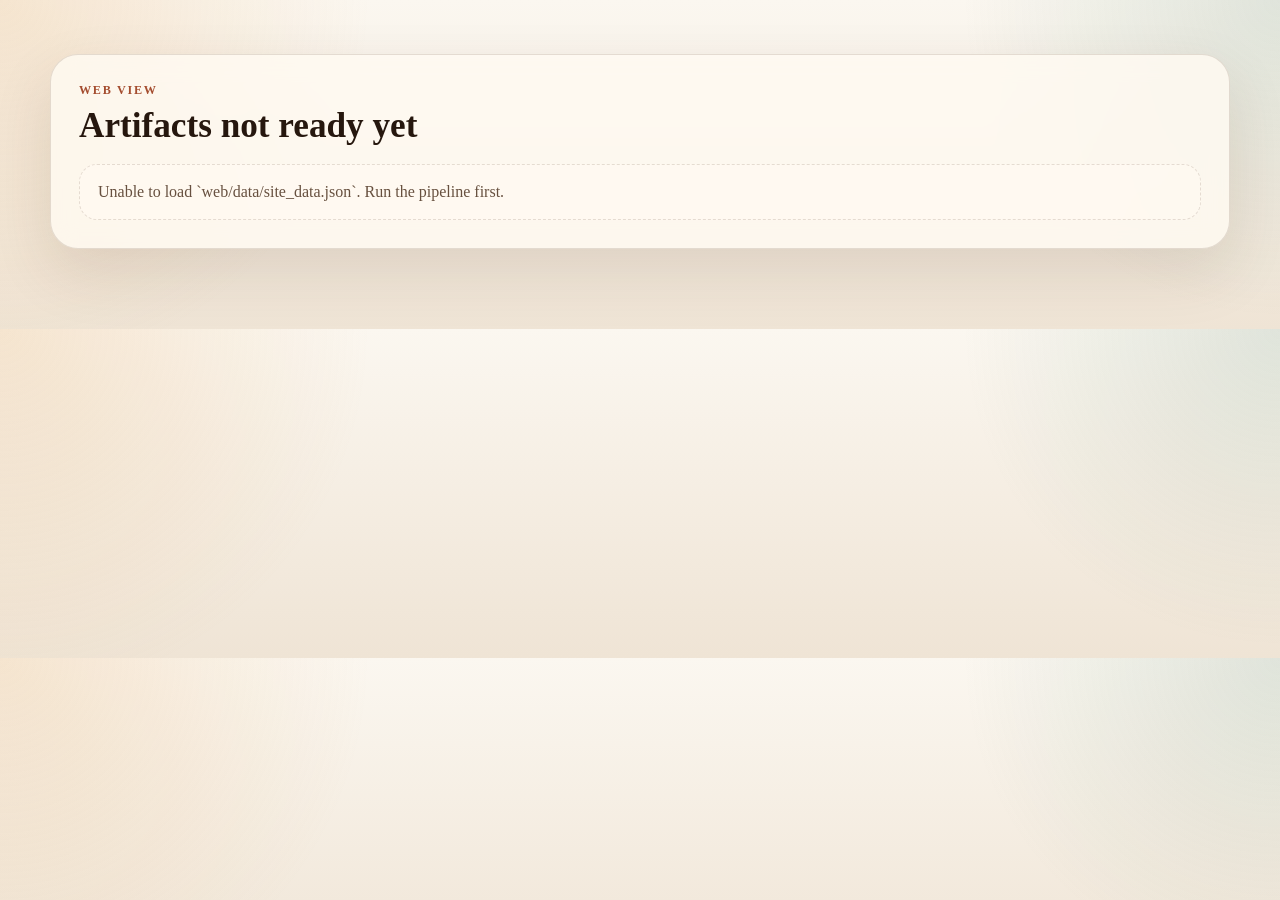
==== docs/index.html @ 533a8d7c "showcase in github pages" ====
<!DOCTYPE html>
<html lang="en">
  <head>
    <meta charset="UTF-8" />
    <meta name="viewport" content="width=device-width, initial-scale=1.0" />
    <title>Commodity Pipeline Demo</title>
    <link rel="stylesheet" href="./styles.css" />
  </head>
  <body>
    <main class="page-shell">
      <section class="hero">
        <div class="hero-copy">
          <p class="eyebrow">Portfolio Demo</p>
          <h1>Commodity Market Analytics Pipeline</h1>
          <p class="lede">
            A reproducible analytics project that turns public commodity time series into
            engineered features, baseline forecasts, comparison plots, and grounded local-LLM
            market notes.
          </p>
          <div class="hero-pills">
            <span>Snakemake</span>
            <span>SQLite</span>
            <span>Ridge forecasting</span>
            <span>Ollama report</span>
          </div>
        </div>
        <div class="hero-meta">
          <div class="meta-card">
            <span class="meta-label">Artifacts</span>
            <strong id="asset-count">0 commodities</strong>
          </div>
          <div class="meta-card">
            <span class="meta-label">Last build</span>
            <strong id="generated-at">Waiting for pipeline output</strong>
          </div>
          <div class="meta-card">
            <span class="meta-label">Project Focus</span>
            <strong>End-to-end ML pipeline storytelling</strong>
          </div>
        </div>
      </section>

      <section class="stage-panel intro-band">
        <div class="section-heading">
          <p class="eyebrow">Why This Project</p>
          <h2>One demo, several layers of pipeline thinking</h2>
        </div>
        <div class="intro-grid">
          <article class="intro-card">
            <h3>Pipeline design</h3>
            <p>
              The project is organized as explicit stages so each artifact can be inspected,
              reproduced, and reused downstream.
            </p>
          </article>
          <article class="intro-card">
            <h3>Cross-asset comparison</h3>
            <p>
              Coffee, cocoa, tea, and sugar are processed with the same flow so the demo can
              compare behavior, model quality, and reporting outputs side by side.
            </p>
          </article>
          <article class="intro-card">
            <h3>Grounded LLM usage</h3>
            <p>
              Ollama is used only at the reporting layer, with structured metrics and recent
              forecast facts as the source of truth.
            </p>
          </article>
        </div>
      </section>

      <section class="stage-panel">
        <div class="section-heading">
          <p class="eyebrow">Pipeline Stages</p>
          <h2>From raw series to analyst note</h2>
        </div>
        <div id="steps-grid" class="steps-grid"></div>
      </section>

      <section class="stage-panel">
        <div class="section-heading">
          <p class="eyebrow">Ingest + Features</p>
          <h2>Real samples from the pipeline</h2>
        </div>
        <div class="preview-grid">
          <div class="data-card">
            <div class="card-header">
              <h3 id="raw-title">Raw preview</h3>
            </div>
            <div id="raw-table" class="table-shell"></div>
          </div>
          <div class="data-card">
            <div class="card-header">
              <h3 id="feature-title">Feature preview</h3>
            </div>
            <div id="feature-table" class="table-shell"></div>
          </div>
        </div>
      </section>

      <section class="stage-panel">
        <div class="section-heading">
          <p class="eyebrow">Training</p>
          <h2>Cross-commodity model summary</h2>
        </div>
        <div class="metrics-band" id="metrics-band"></div>
        <div class="data-card">
          <div class="card-header">
            <h3>Comparison table</h3>
          </div>
          <div id="comparison-table" class="table-shell"></div>
        </div>
      </section>

      <section class="stage-panel architecture-panel">
        <div class="section-heading">
          <p class="eyebrow">Architecture</p>
          <h2>How the pipeline is stitched together</h2>
        </div>
        <div class="architecture-flow">
          <div class="flow-node">
            <span>1</span>
            <strong>FRED fetch</strong>
            <p>Monthly commodity series downloaded into raw CSVs.</p>
          </div>
          <div class="flow-arrow">→</div>
          <div class="flow-node">
            <span>2</span>
            <strong>SQLite store</strong>
            <p>Each asset is persisted locally for downstream processing.</p>
          </div>
          <div class="flow-arrow">→</div>
          <div class="flow-node">
            <span>3</span>
            <strong>Feature engineering</strong>
            <p>Lagged returns and rolling volatility features are generated.</p>
          </div>
          <div class="flow-arrow">→</div>
          <div class="flow-node">
            <span>4</span>
            <strong>Model + plots</strong>
            <p>Ridge baselines, metrics, predictions, and comparison visuals.</p>
          </div>
          <div class="flow-arrow">→</div>
          <div class="flow-node">
            <span>5</span>
            <strong>Ollama note</strong>
            <p>Grounded markdown reports generated from structured facts.</p>
          </div>
        </div>
      </section>

      <section class="stage-panel">
        <div class="section-heading">
          <p class="eyebrow">Figures</p>
          <h2>Visual diagnostics built by the pipeline</h2>
        </div>
        <div id="plot-grid" class="plot-grid"></div>
      </section>

      <section class="stage-panel report-section">
        <div class="section-heading">
          <p class="eyebrow">Local LLM Reports</p>
          <h2>Grounded markdown notes from Ollama</h2>
        </div>
        <div class="tabs report-tabs" id="asset-tabs"></div>
        <div class="report-layout">
          <article class="report-card">
            <h3 id="asset-note-title">Per-asset note</h3>
            <div id="asset-note" class="note-text markdown-note"></div>
          </article>
          <article class="report-card">
            <h3>Cross-asset note</h3>
            <div id="cross-asset-note" class="note-text markdown-note"></div>
          </article>
        </div>
      </section>

      <footer class="showcase-footer">
        <p>
          Built as a local-first, reproducible showcase: data ingestion, training, figures, and
          Ollama-generated reports are produced offline and published as a static artifact site.
        </p>
      </footer>
    </main>

    <template id="table-template">
      <table class="artifact-table">
        <thead></thead>
        <tbody></tbody>
      </table>
    </template>

    <script src="./app.js"></script>
  </body>
  </html>
---- docs/styles.css ----
:root {
  --bg: #f4efe5;
  --panel: rgba(255, 250, 242, 0.82);
  --panel-strong: rgba(255, 248, 238, 0.96);
  --ink: #26170e;
  --muted: #67503f;
  --line: rgba(76, 47, 24, 0.14);
  --accent: #a44d2f;
  --accent-soft: #f0c7b1;
  --accent-alt: #264653;
  --shadow: 0 24px 60px rgba(70, 42, 20, 0.12);
}

* {
  box-sizing: border-box;
}

body {
  margin: 0;
  color: var(--ink);
  background:
    radial-gradient(circle at top left, rgba(224, 163, 92, 0.22), transparent 28%),
    radial-gradient(circle at top right, rgba(98, 144, 124, 0.18), transparent 24%),
    linear-gradient(180deg, #fbf7f0 0%, #efe4d5 100%);
  font-family: "Iowan Old Style", "Palatino Linotype", "Book Antiqua", Georgia, serif;
}

.page-shell {
  width: min(1180px, calc(100vw - 32px));
  margin: 0 auto;
  padding: 32px 0 80px;
}

.hero,
.stage-panel {
  border: 1px solid var(--line);
  background: var(--panel);
  backdrop-filter: blur(12px);
  border-radius: 28px;
  box-shadow: var(--shadow);
}

.hero {
  display: grid;
  gap: 24px;
  grid-template-columns: 1.6fr 0.9fr;
  padding: 32px;
}

.eyebrow {
  margin: 0 0 8px;
  text-transform: uppercase;
  letter-spacing: 0.14em;
  font-size: 0.76rem;
  color: var(--accent);
  font-weight: 700;
}

h1,
h2,
h3 {
  margin: 0;
  font-weight: 700;
}

h1 {
  font-size: clamp(2.2rem, 4vw, 4.4rem);
  line-height: 0.95;
  max-width: 12ch;
}

h2 {
  font-size: clamp(1.4rem, 2.8vw, 2.2rem);
}

.lede {
  max-width: 58ch;
  color: var(--muted);
  font-size: 1.05rem;
  line-height: 1.7;
}

.hero-pills {
  display: flex;
  flex-wrap: wrap;
  gap: 10px;
  margin-top: 18px;
  max-width: 760px;
}

.hero-pills span {
  flex: 0 0 auto;
  padding: 8px 12px;
  border-radius: 999px;
  background: rgba(255, 248, 238, 0.88);
  border: 1px solid var(--line);
  color: var(--accent-alt);
  font-size: 0.9rem;
}

.hero-meta {
  display: grid;
  gap: 16px;
  align-content: start;
}

.meta-card,
.step-card,
.data-card,
.plot-card,
.report-card {
  background: var(--panel-strong);
  border: 1px solid var(--line);
  border-radius: 22px;
}

.meta-card {
  padding: 18px 20px;
}

.meta-label {
  display: block;
  margin-bottom: 8px;
  color: var(--muted);
  font-size: 0.82rem;
  text-transform: uppercase;
  letter-spacing: 0.08em;
}

.stage-panel {
  margin-top: 22px;
  padding: 28px;
}

.section-heading {
  margin-bottom: 18px;
}

.steps-grid,
.preview-grid,
.plot-grid,
.metrics-band {
  display: grid;
  gap: 18px;
}

.steps-grid {
  grid-template-columns: repeat(auto-fit, minmax(180px, 1fr));
}

.step-card {
  padding: 18px;
}

.step-number {
  display: inline-flex;
  width: 34px;
  height: 34px;
  align-items: center;
  justify-content: center;
  border-radius: 50%;
  background: var(--accent);
  color: #fff8f0;
  font-size: 0.88rem;
  margin-bottom: 14px;
}

.step-card p,
.plot-card p,
.report-card p {
  color: var(--muted);
  line-height: 1.6;
}

.preview-grid {
  grid-template-columns: repeat(auto-fit, minmax(320px, 1fr));
}

.intro-band {
  background:
    linear-gradient(135deg, rgba(255, 249, 241, 0.94), rgba(243, 232, 217, 0.78)),
    var(--panel);
}

.intro-grid {
  display: grid;
  gap: 18px;
  grid-template-columns: repeat(auto-fit, minmax(220px, 1fr));
}

.intro-card {
  padding: 20px;
  border-radius: 22px;
  border: 1px solid var(--line);
  background: rgba(255, 251, 245, 0.94);
}

.intro-card p {
  margin: 10px 0 0;
  color: var(--muted);
  line-height: 1.65;
}

.data-card,
.plot-card,
.report-card {
  overflow: hidden;
}

.card-header {
  padding: 18px 20px 0;
}

.table-shell {
  overflow-x: auto;
  padding: 14px 18px 20px;
}

.artifact-table {
  width: 100%;
  border-collapse: collapse;
  font-size: 0.92rem;
}

.artifact-table th,
.artifact-table td {
  padding: 10px 12px;
  border-bottom: 1px solid var(--line);
  text-align: left;
  white-space: nowrap;
}

.artifact-table th {
  color: var(--accent-alt);
  font-size: 0.78rem;
  text-transform: uppercase;
  letter-spacing: 0.06em;
}

.metrics-band {
  grid-template-columns: repeat(auto-fit, minmax(220px, 1fr));
  margin-bottom: 18px;
}

.metric-card {
  padding: 18px;
  border: 1px solid var(--line);
  border-radius: 20px;
  background: linear-gradient(180deg, rgba(255, 249, 241, 0.98), rgba(244, 228, 210, 0.74));
}

.metric-card strong {
  display: block;
  font-size: 1.55rem;
  margin-top: 8px;
}

.metric-card span {
  color: var(--muted);
  font-size: 0.9rem;
}

.plot-grid {
  grid-template-columns: repeat(4, minmax(0, 1fr));
}

.architecture-panel {
  background:
    radial-gradient(circle at top left, rgba(163, 77, 47, 0.08), transparent 26%),
    linear-gradient(180deg, rgba(255, 250, 244, 0.96), rgba(247, 237, 224, 0.82));
}

.architecture-flow {
  display: grid;
  grid-template-columns: minmax(0, 1fr) 44px minmax(0, 1fr) 44px minmax(0, 1fr) 44px minmax(0, 1fr) 44px minmax(0, 1fr);
  gap: 6px;
  align-items: center;
}

.flow-node {
  min-height: 150px;
  padding: 18px;
  border: 1px solid var(--line);
  border-radius: 22px;
  background: rgba(255, 251, 244, 0.95);
}

.flow-node span {
  display: inline-flex;
  width: 30px;
  height: 30px;
  align-items: center;
  justify-content: center;
  border-radius: 50%;
  background: var(--accent-alt);
  color: #fff;
  font-size: 0.82rem;
  margin-bottom: 12px;
}

.flow-node strong {
  display: block;
  margin-bottom: 8px;
}

.flow-node p {
  margin: 0;
  color: var(--muted);
  line-height: 1.6;
}

.flow-arrow {
  text-align: center;
  font-size: 1.55rem;
  color: var(--accent);
}

.plot-card img {
  width: 100%;
  max-height: 100%;
  object-fit: contain;
  display: block;
  background: #fff;
}

.plot-card {
  display: flex;
  flex-direction: column;
  height: 100%;
}

.plot-card header {
  padding: 18px 20px;
}

.plot-card .plot-media {
  height: 230px;
  display: flex;
  align-items: center;
  justify-content: center;
  padding: 12px 18px;
  border-top: 1px solid var(--line);
  border-bottom: 1px solid var(--line);
  background: #fff;
}

.plot-card footer {
  padding: 18px 20px;
}

.plot-card footer {
  color: var(--muted);
  font-size: 0.94rem;
}

.report-section .section-heading {
  margin-bottom: 14px;
}

.report-tabs {
  margin-bottom: 18px;
}

.report-layout {
  display: grid;
  gap: 18px;
  grid-template-columns: 1.15fr 0.85fr;
  align-items: stretch;
}

.report-layout .report-card {
  height: 100%;
}

.tabs {
  display: flex;
  flex-wrap: wrap;
  gap: 10px;
  margin-bottom: 16px;
}

.tab-button {
  border: 1px solid var(--line);
  background: #fff8f1;
  color: var(--ink);
  padding: 10px 14px;
  border-radius: 999px;
  cursor: pointer;
  font: inherit;
}

.tab-button.active {
  background: var(--accent);
  color: #fff8f0;
  border-color: var(--accent);
}

.report-card {
  padding: 20px;
}

.note-text {
  margin: 16px 0 0;
  line-height: 1.7;
  font-size: 0.98rem;
  color: #35231a;
}

.markdown-note > :first-child {
  margin-top: 0;
}

.markdown-note h1,
.markdown-note h2,
.markdown-note h3,
.markdown-note h4 {
  margin: 1rem 0 0.45rem;
  line-height: 1.2;
}

.markdown-note p {
  margin: 0 0 0.85rem;
}

.markdown-note ul {
  margin: 0 0 1rem;
  padding-left: 1.2rem;
}

.markdown-note li {
  margin: 0.28rem 0;
}

.markdown-note strong {
  color: #1f130d;
}

.empty-state {
  padding: 18px;
  border: 1px dashed var(--line);
  border-radius: 18px;
  color: var(--muted);
  background: rgba(255, 250, 242, 0.72);
}

.showcase-footer {
  padding: 26px 10px 0;
  text-align: center;
  color: var(--muted);
  line-height: 1.7;
}

@media (max-width: 900px) {
  .hero,
  .report-layout {
    grid-template-columns: 1fr;
  }

  .page-shell {
    width: min(100vw - 20px, 1180px);
    padding-top: 18px;
  }

  .hero,
  .stage-panel {
    padding: 22px;
    border-radius: 22px;
  }

  .architecture-flow {
    grid-template-columns: 1fr;
  }

  .flow-node {
    min-height: auto;
  }

  .flow-arrow {
    transform: rotate(90deg);
  }

  .plot-grid {
    grid-template-columns: repeat(2, minmax(0, 1fr));
  }
}

@media (max-width: 640px) {
  .plot-grid {
    grid-template-columns: 1fr;
  }

  .plot-card .plot-media {
    height: auto;
    min-height: 180px;
  }
}
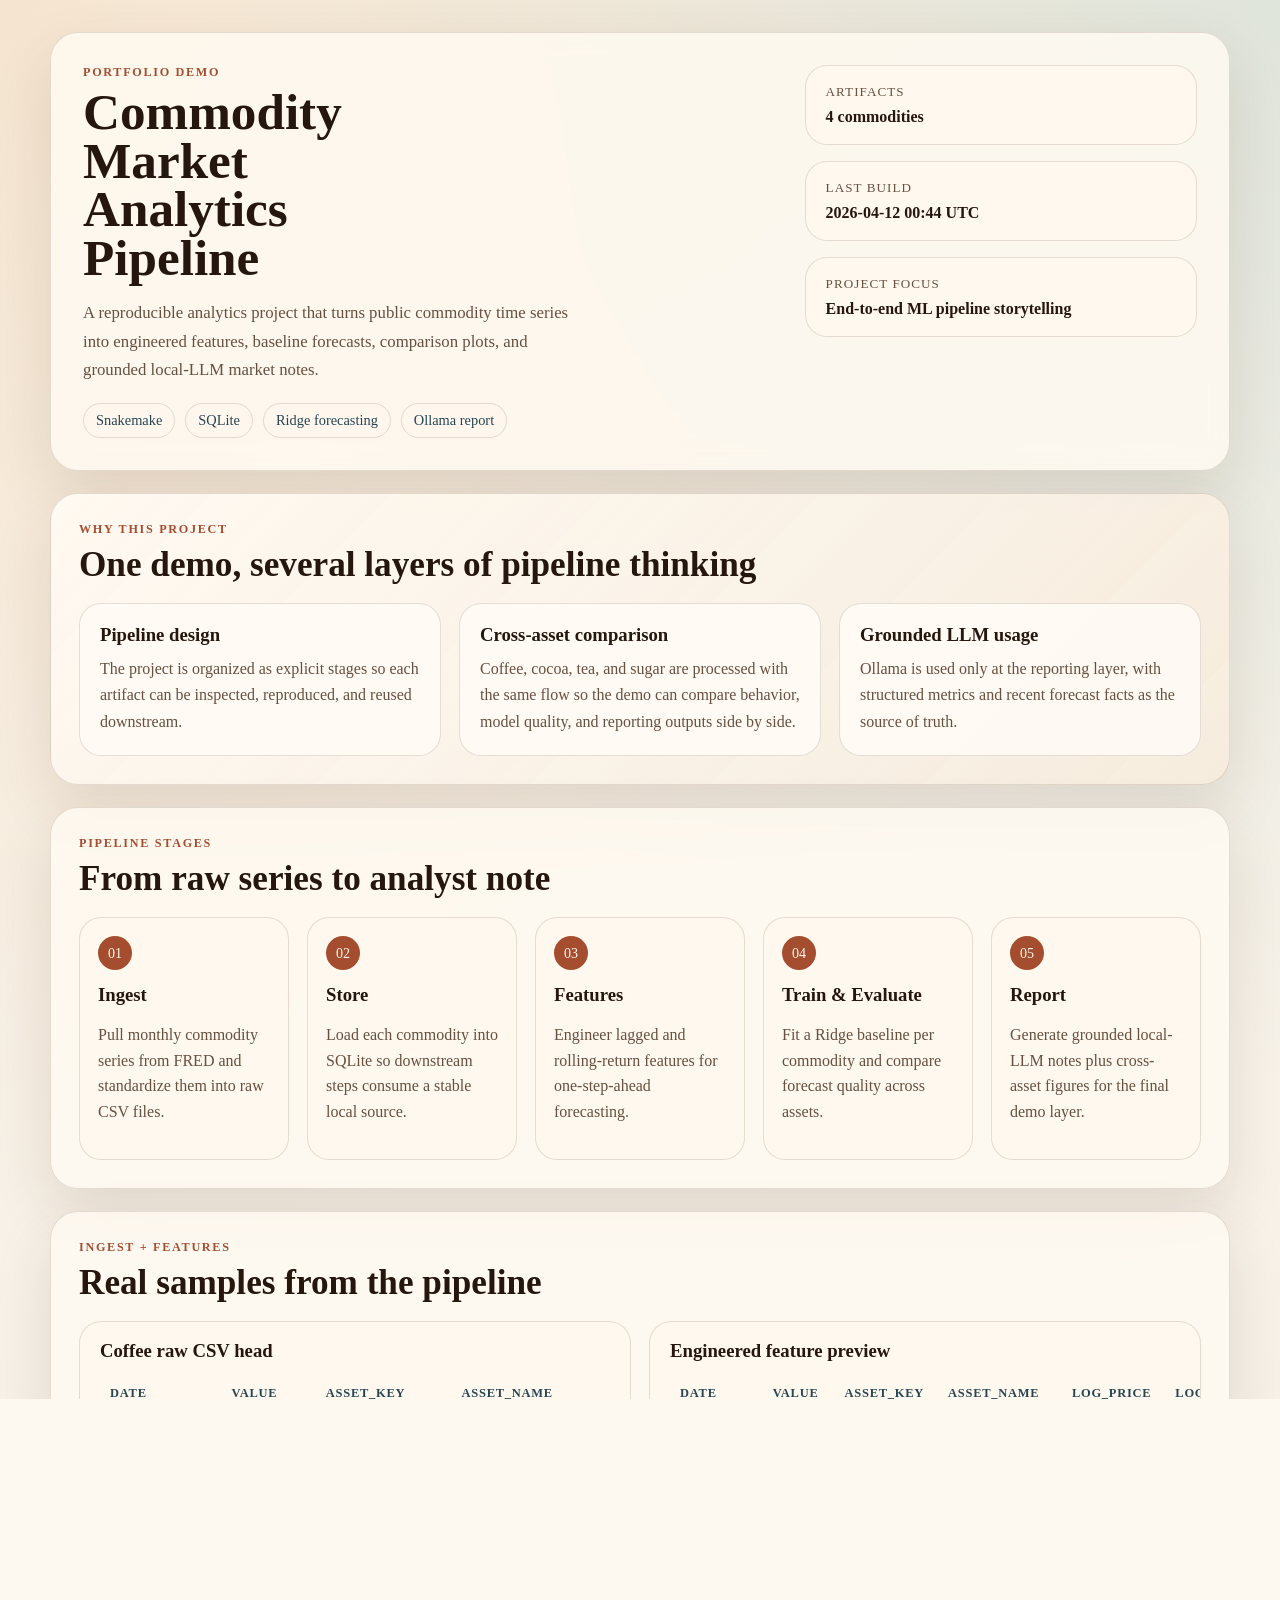
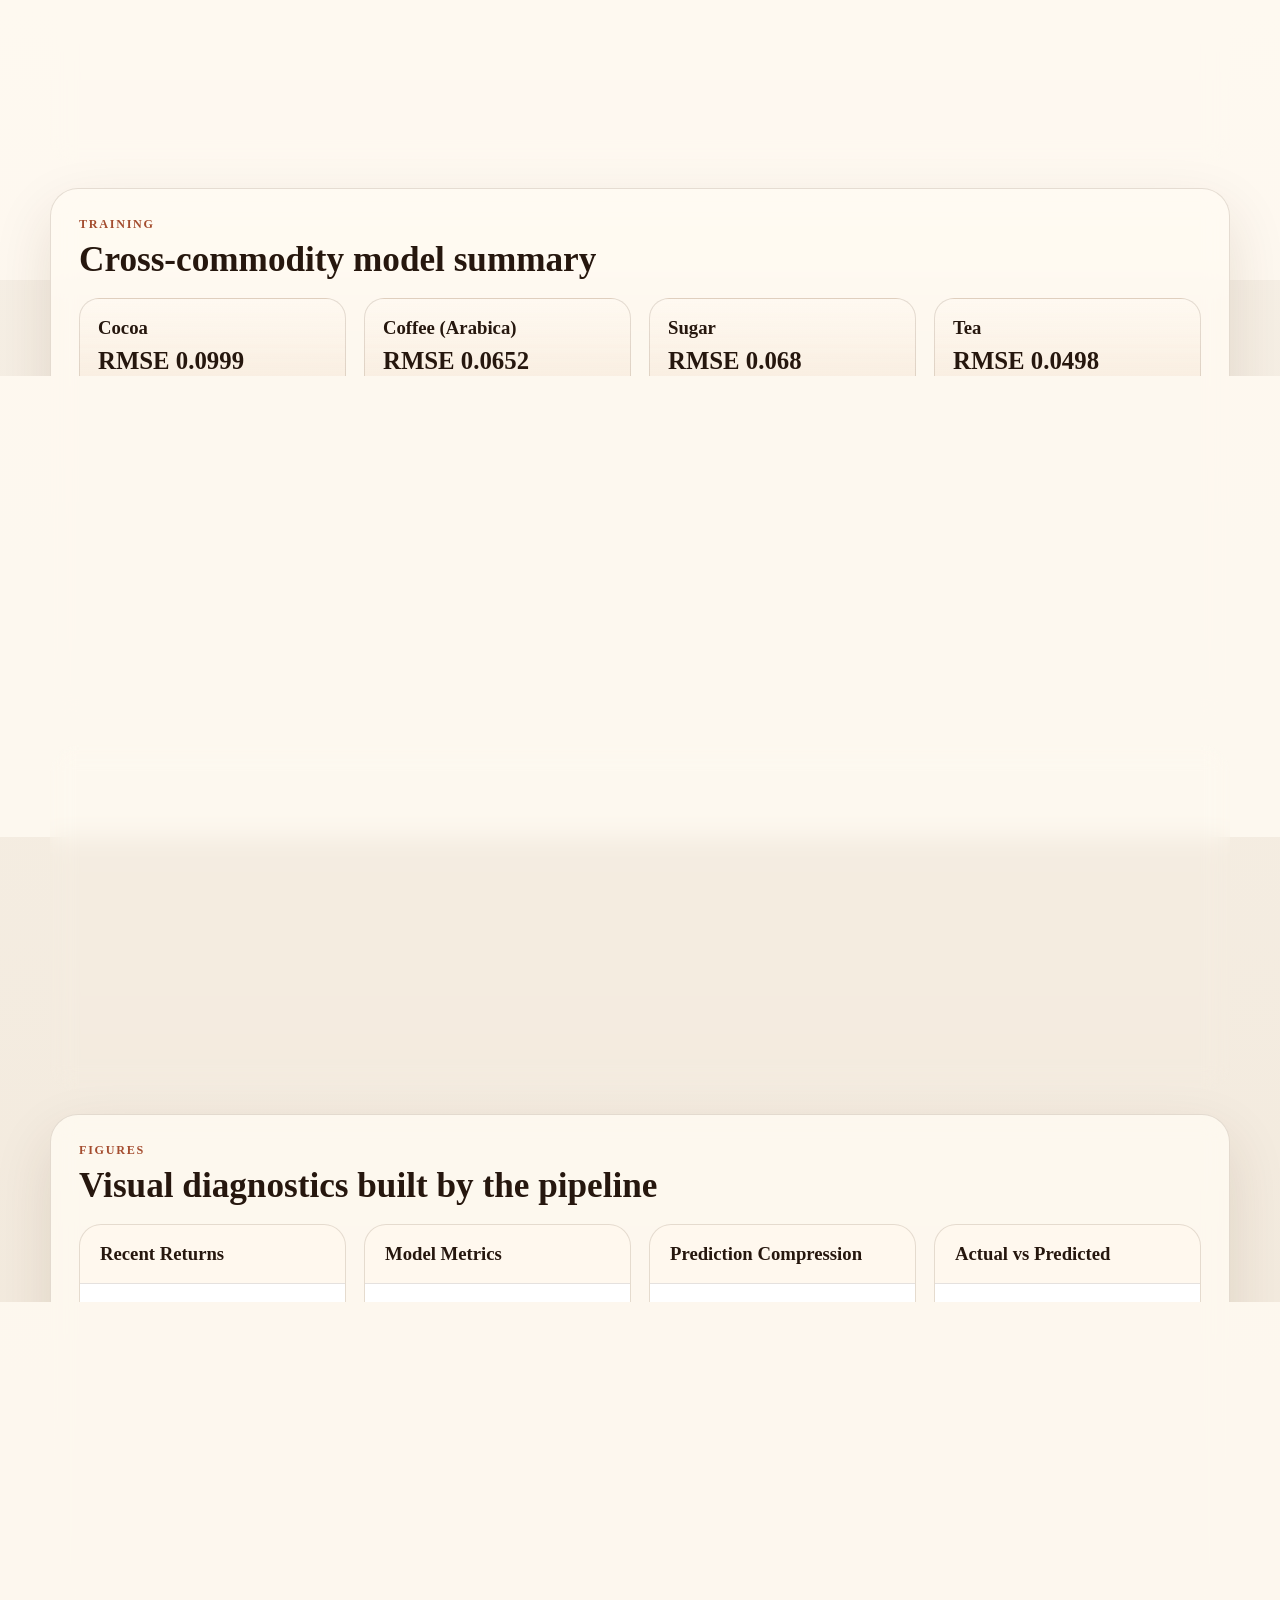
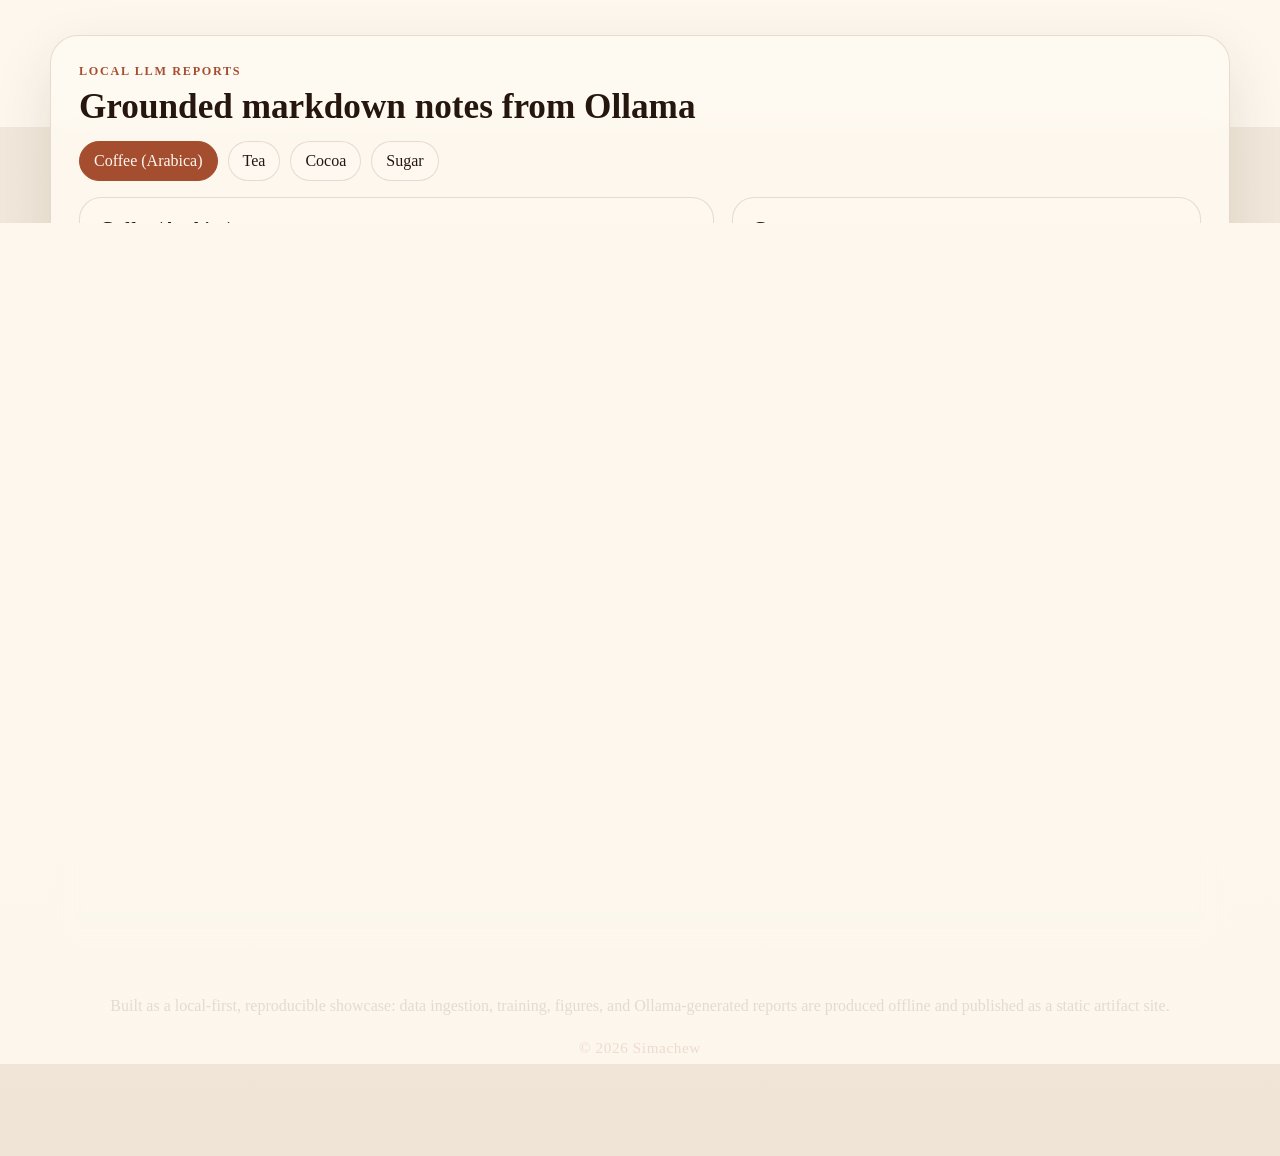
==== commit d9142fb0: "data update and stylistic changes" ====
--- a/docs/index.html
+++ b/docs/index.html
@@ -182,6 +182,7 @@
           Built as a local-first, reproducible showcase: data ingestion, training, figures, and
           Ollama-generated reports are produced offline and published as a static artifact site.
         </p>
+        <p class="footer-signoff"> &copy; 2026 Simachew</p>
       </footer>
     </main>
 
--- a/docs/styles.css
+++ b/docs/styles.css
@@ -450,6 +450,13 @@
   line-height: 1.7;
 }
 
+.footer-signoff {
+  margin-top: 10px;
+  color: var(--accent);
+  font-size: 0.95rem;
+  letter-spacing: 0.04em;
+}
+
 @media (max-width: 900px) {
   .hero,
   .report-layout {
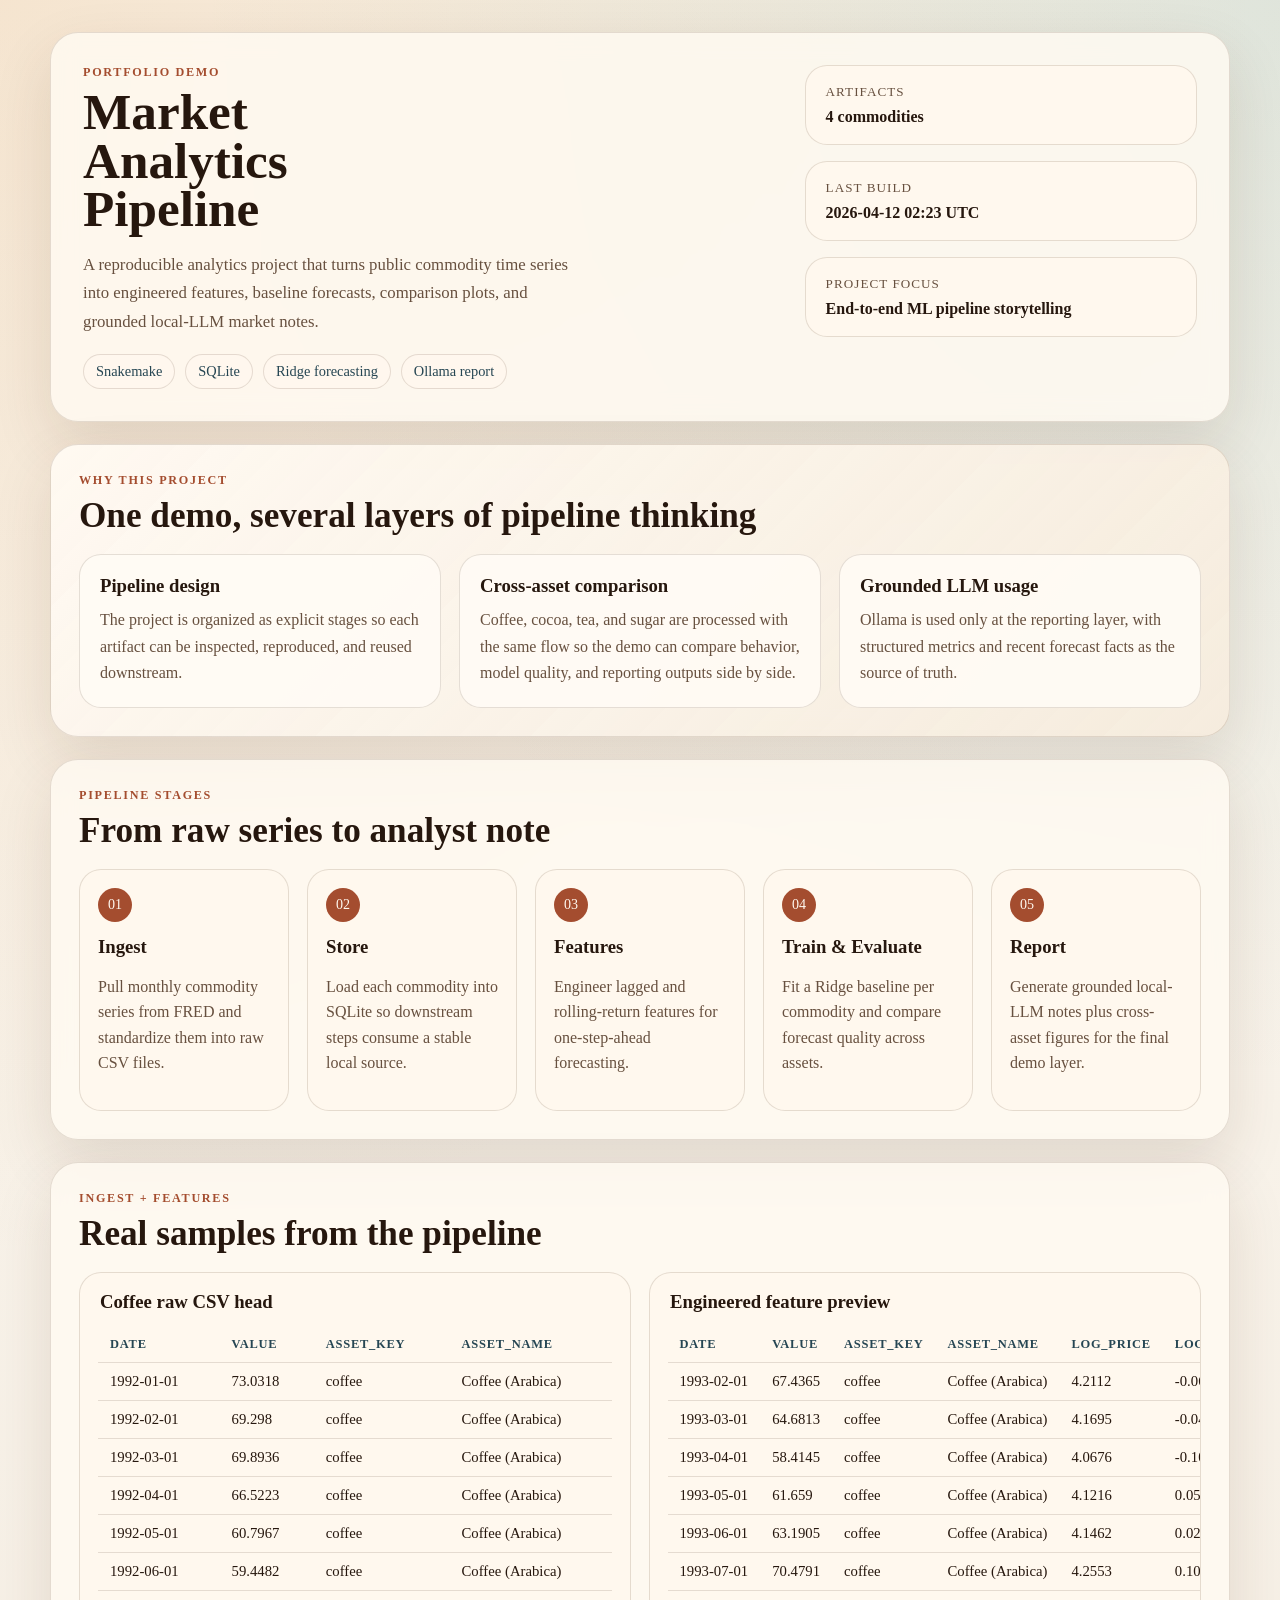
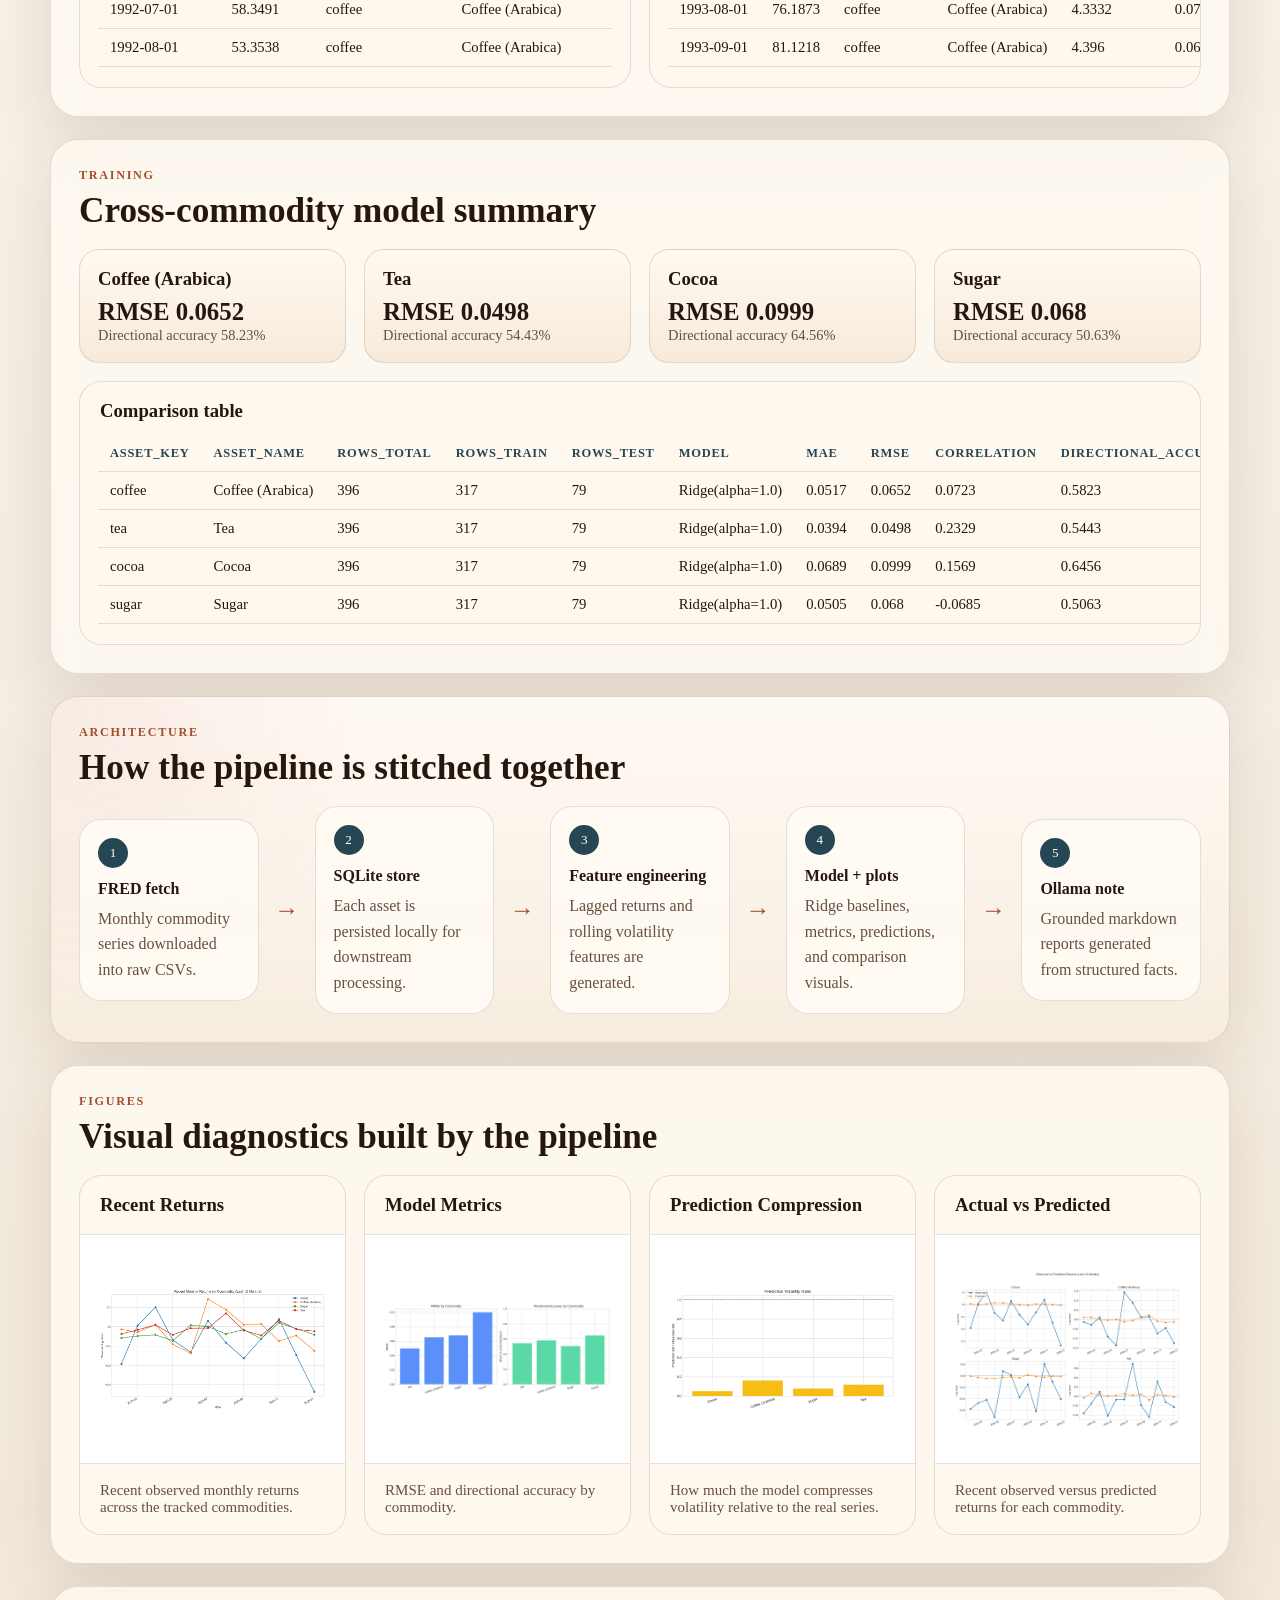
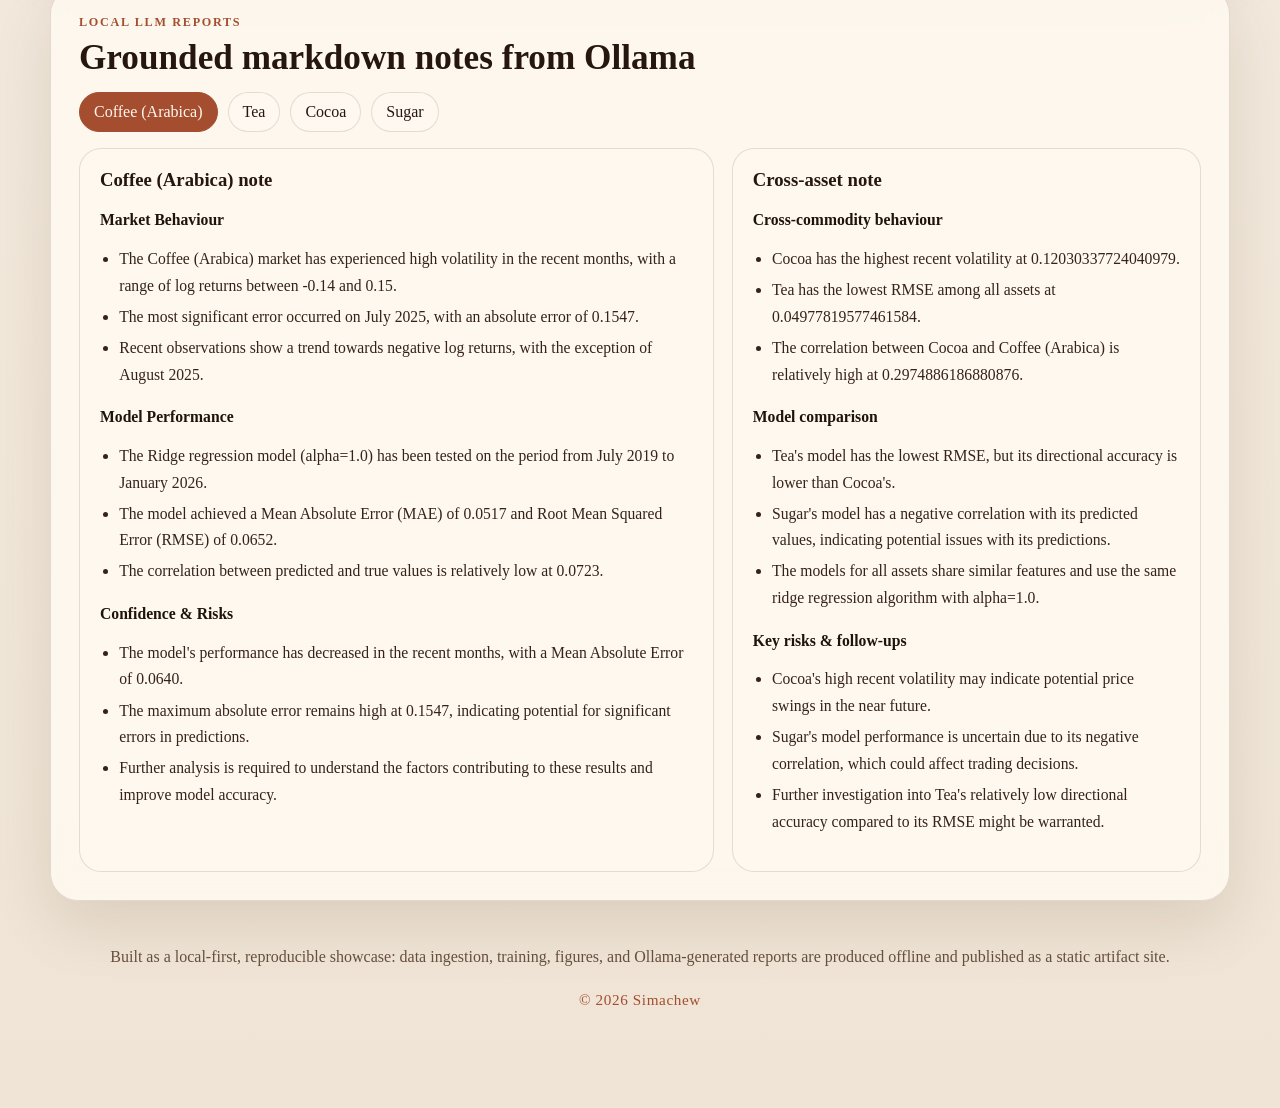
==== commit f653e99b: "dashboard and json update" ====
--- a/docs/index.html
+++ b/docs/index.html
@@ -11,7 +11,7 @@
       <section class="hero">
         <div class="hero-copy">
           <p class="eyebrow">Portfolio Demo</p>
-          <h1>Commodity Market Analytics Pipeline</h1>
+          <h1>Market Analytics Pipeline</h1>
           <p class="lede">
             A reproducible analytics project that turns public commodity time series into
             engineered features, baseline forecasts, comparison plots, and grounded local-LLM
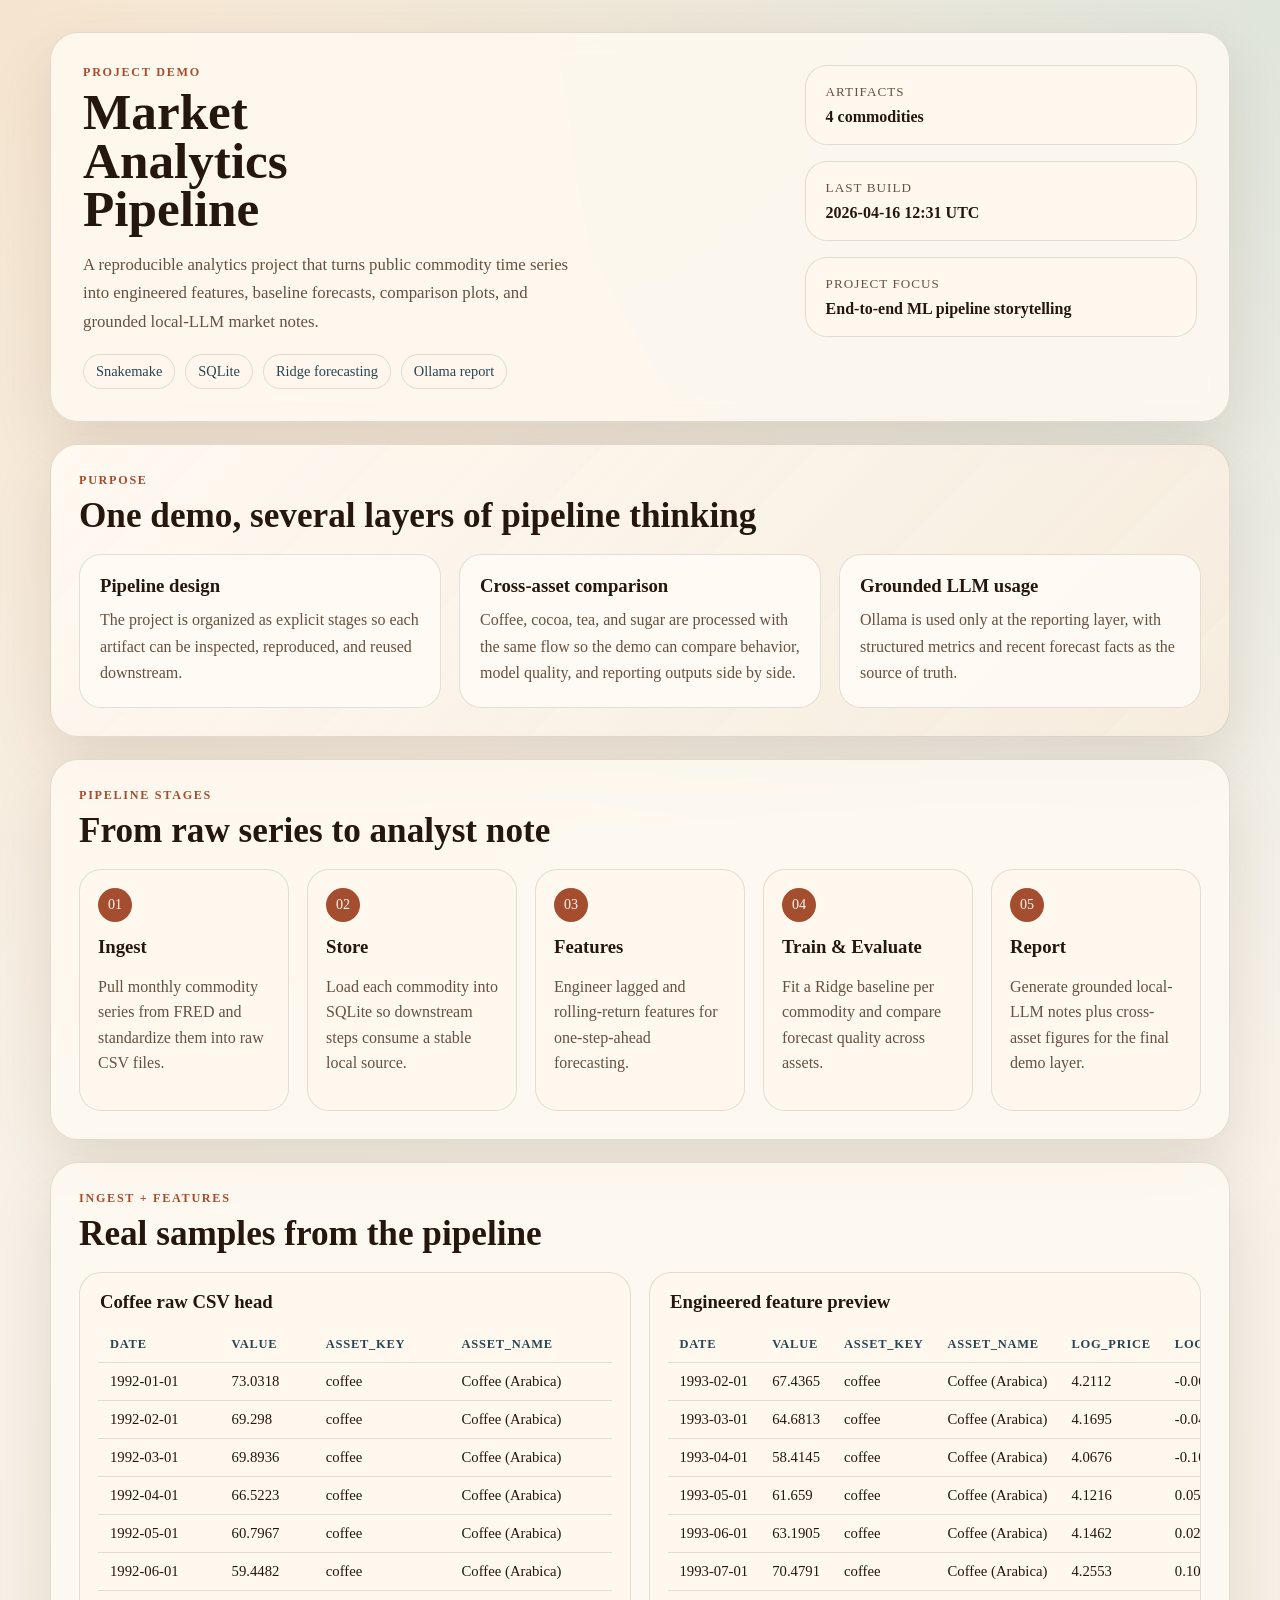
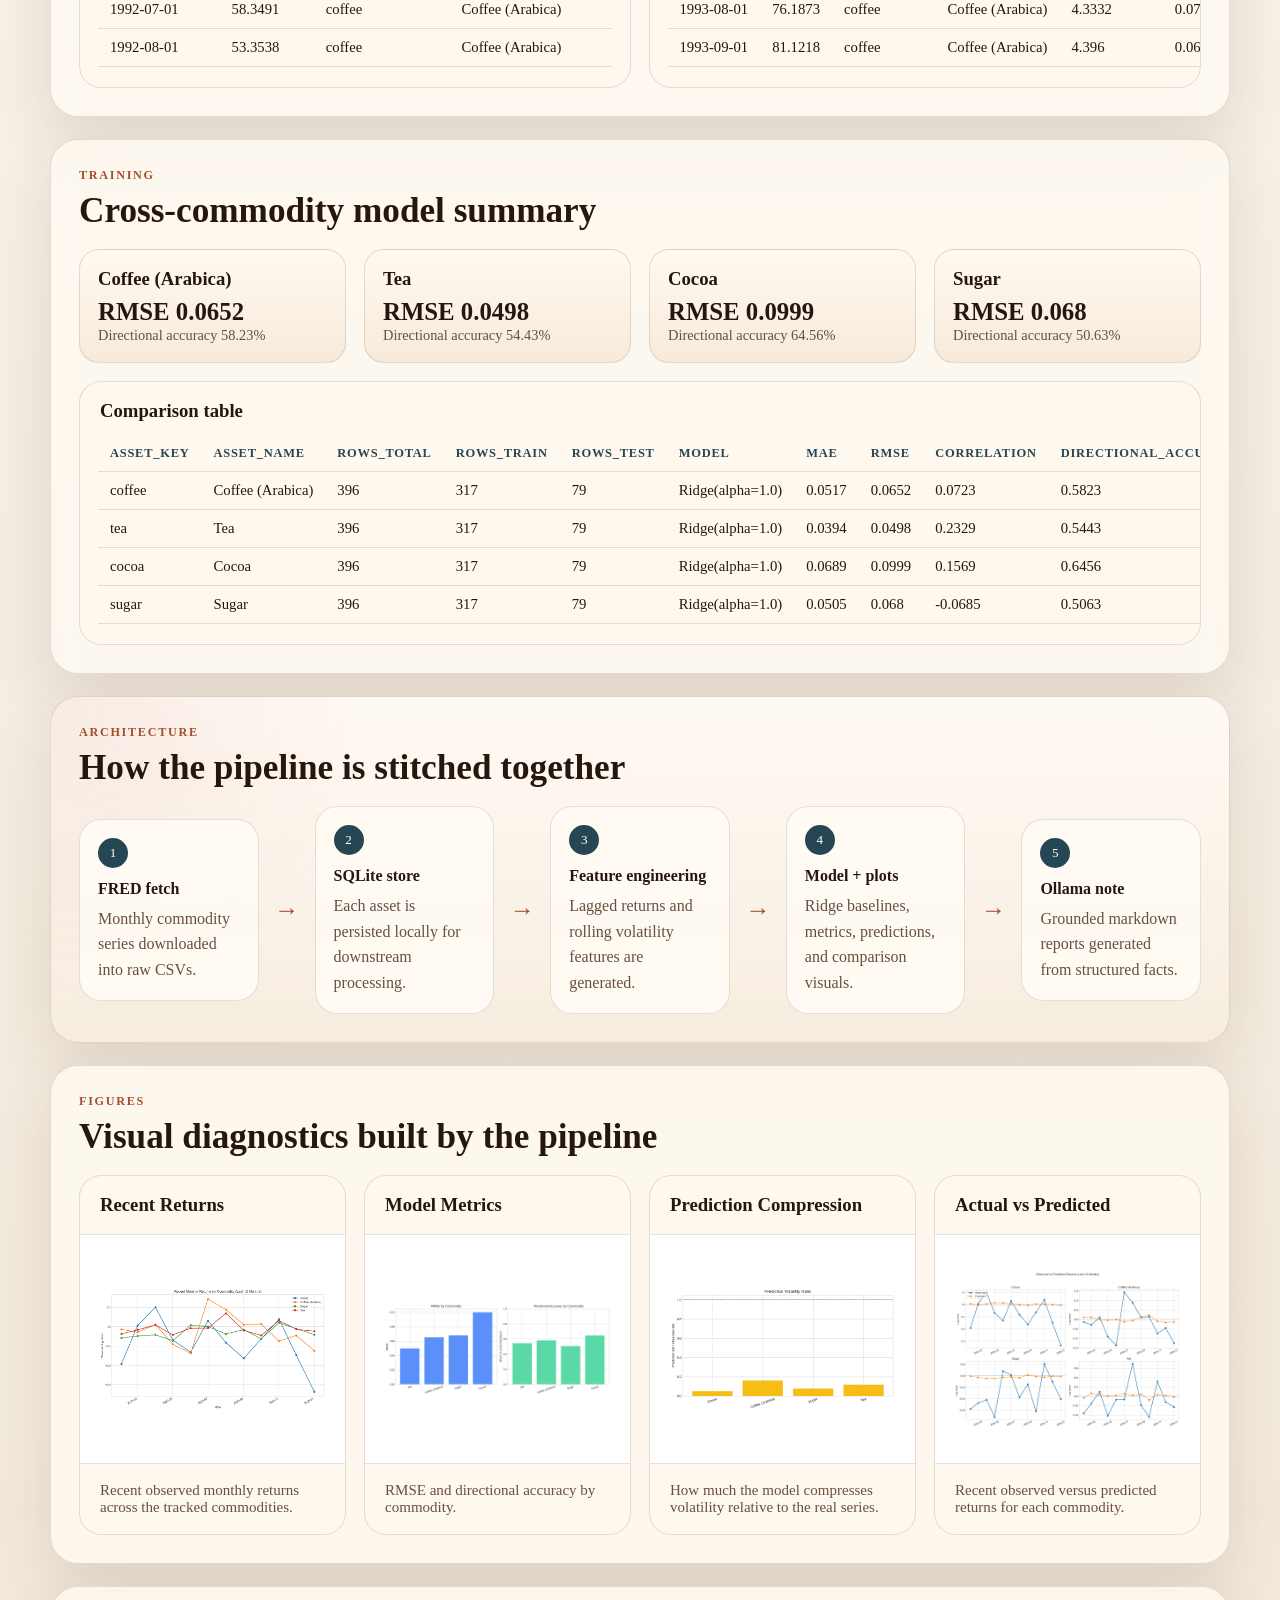
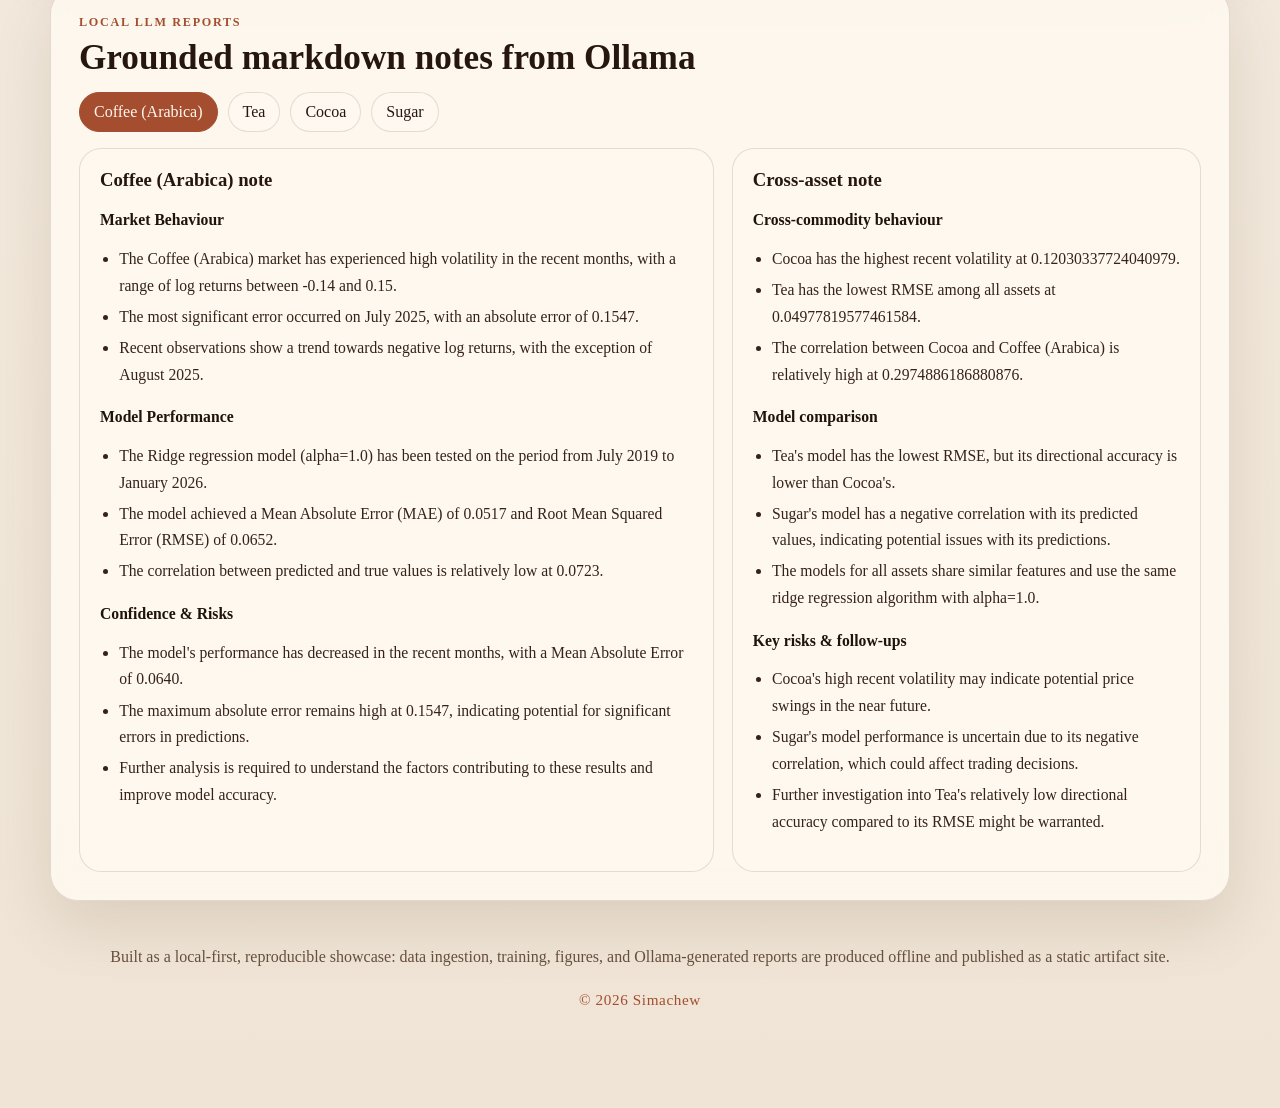
==== commit ba500022: "doc update" ====
--- a/docs/index.html
+++ b/docs/index.html
@@ -10,7 +10,7 @@
     <main class="page-shell">
       <section class="hero">
         <div class="hero-copy">
-          <p class="eyebrow">Portfolio Demo</p>
+          <p class="eyebrow">Project Demo</p>
           <h1>Market Analytics Pipeline</h1>
           <p class="lede">
             A reproducible analytics project that turns public commodity time series into
@@ -42,7 +42,7 @@
 
       <section class="stage-panel intro-band">
         <div class="section-heading">
-          <p class="eyebrow">Why This Project</p>
+          <p class="eyebrow">Purpose</p>
           <h2>One demo, several layers of pipeline thinking</h2>
         </div>
         <div class="intro-grid">
